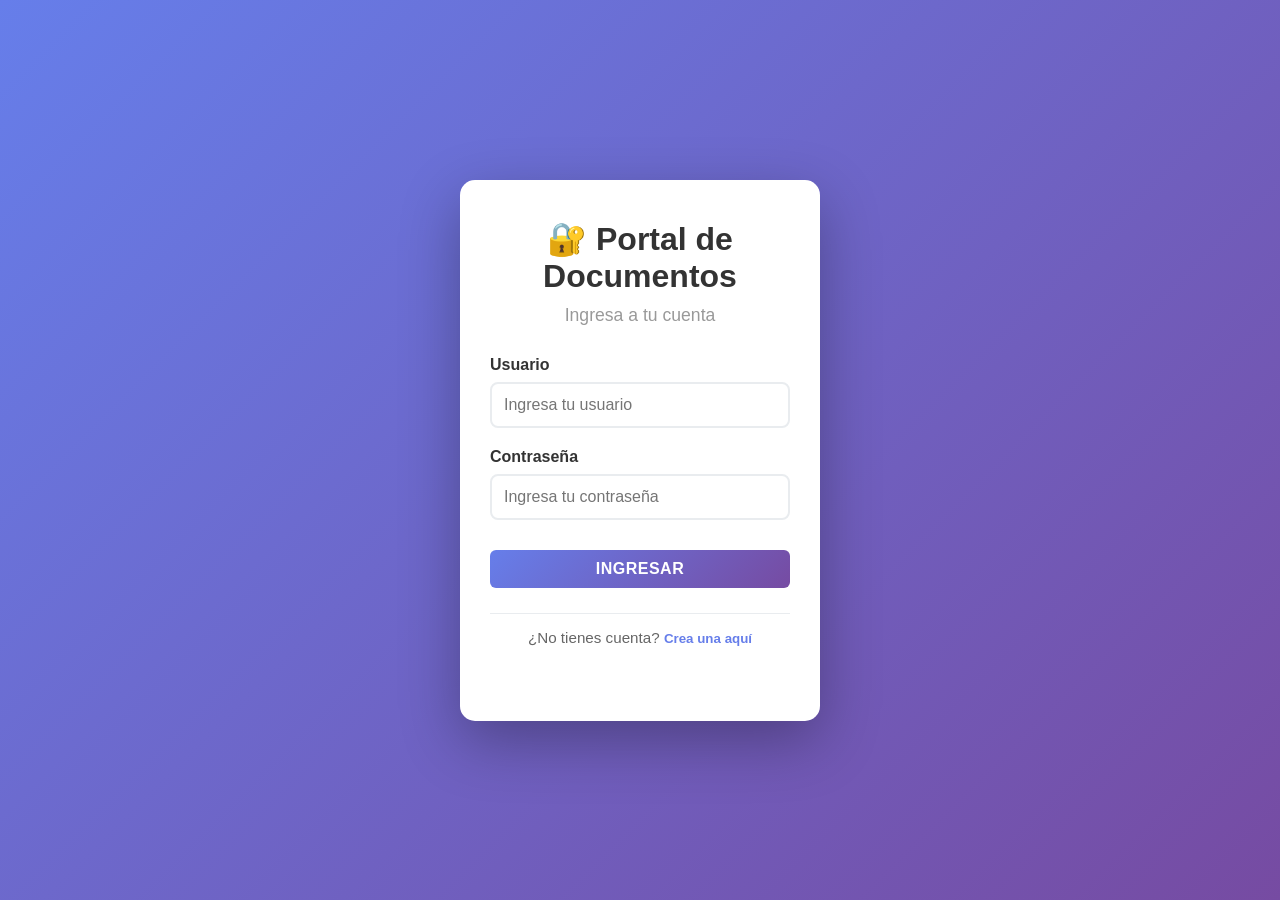
==== index.html @ 7ab6a9dd "first commit" ====
<!DOCTYPE html>
<html lang="es">
<head>
    <meta charset="UTF-8">
    <meta name="viewport" content="width=device-width, initial-scale=1.0">
    <title>Portal de Documentos - Durley</title>
    <link rel="stylesheet" href="styles.css">
</head>
<body>
    <!-- Pantalla de Login -->
    <div id="loginScreen" class="login-screen">
        <div class="login-container">
            <div class="login-card">
                <!-- Formulario de Login -->
                <div id="loginFormContainer" class="form-container">
                    <h1>🔐 Portal de Documentos</h1>
                    <p class="login-subtitle">Ingresa a tu cuenta</p>
                    
                    <form id="loginForm" class="login-form">
                        <div class="form-group">
                            <label for="username">Usuario</label>
                            <input 
                                type="text" 
                                id="username" 
                                placeholder="Ingresa tu usuario"
                                required
                            >
                        </div>
                        
                        <div class="form-group">
                            <label for="password">Contraseña</label>
                            <input 
                                type="password" 
                                id="password" 
                                placeholder="Ingresa tu contraseña"
                                required
                            >
                        </div>
                        
                        <button type="submit" class="btn btn-primary btn-block">Ingresar</button>
                    </form>
                    
                    <div id="loginMessage" class="login-message hidden"></div>
                    
                    <div class="login-footer">
                        <p>¿No tienes cuenta? <button type="button" id="toggleRegister" class="link-btn">Crea una aquí</button></p>
                    </div>
                </div>

                <!-- Formulario de Registro -->
                <div id="registerFormContainer" class="form-container hidden">
                    <h1>📝 Crear Cuenta</h1>
                    <p class="login-subtitle">Regístrate para comenzar</p>
                    
                    <form id="registerForm" class="login-form">
                        <div class="form-group">
                            <label for="regUsername">Usuario</label>
                            <input 
                                type="text" 
                                id="regUsername" 
                                placeholder="Elige un nombre de usuario"
                                required
                            >
                        </div>
                        
                        <div class="form-group">
                            <label for="regPassword">Contraseña</label>
                            <input 
                                type="password" 
                                id="regPassword" 
                                placeholder="Crea una contraseña segura"
                                required
                            >
                        </div>
                        
                        <div class="form-group">
                            <label for="regPassword2">Confirmar Contraseña</label>
                            <input 
                                type="password" 
                                id="regPassword2" 
                                placeholder="Repite tu contraseña"
                                required
                            >
                        </div>
                        
                        <button type="submit" class="btn btn-primary btn-block">Criar Cuenta</button>
                    </form>
                    
                    <div id="registerMessage" class="login-message hidden"></div>
                    
                    <div class="login-footer">
                        <p>¿Ya tienes cuenta? <button type="button" id="toggleLogin" class="link-btn">Inicia sesión</button></p>
                    </div>
                </div>
            </div>
        </div>
    </div>

    <!-- Contenido Principal (oculto hasta login) -->
    <div id="mainContent" class="main-content hidden">
        <div class="container">
            <!-- Encabezado -->
            <header class="header">
                <div class="header-top">
                    <div>
                        <h1>📁 Portal de Documentos</h1>
                        <p class="subtitle">Sube y gestiona tus archivos de forma segura</p>
                    </div>
                    <button id="logoutBtn" class="btn btn-secondary">🚪 Cerrar Sesión</button>
                </div>
            </header>

        <!-- Sección de Carga -->
        <section class="upload-section">
            <h2>Subir Documento</h2>
            
            <div class="upload-area" id="uploadArea">
                <svg class="cloud-icon" viewBox="0 0 24 24" fill="none" stroke="currentColor" stroke-width="2">
                    <path d="M19 21H5a2 2 0 0 1-2-2V5a2 2 0 0 1 2-2h11l5 5v11a2 2 0 0 1-2 2z"></path>
                    <polyline points="17 21 17 13 7 13 7 21"></polyline>
                    <polyline points="7 5 7 13 17 13 17 5"></polyline>
                </svg>
                <h3>Arrastra archivos aquí</h3>
                <p>o haz clic para seleccionar</p>
                <input 
                    type="file" 
                    id="fileInput" 
                    multiple 
                    accept=".pdf,.doc,.docx,.xls,.xlsx,.ppt,.pptx,.txt,.jpg,.jpeg,.png,.zip"
                    style="display: none;"
                >
            </div>

            <!-- Información de archivo seleccionado -->
            <div id="fileInfo" class="file-info hidden">
                <p>Archivo seleccionado: <strong id="fileName"></strong></p>
                <button id="uploadBtn" class="btn btn-primary">Subir Documento</button>
                <button id="cancelBtn" class="btn btn-secondary">Cancelar</button>
            </div>

            <!-- Mensaje de estado -->
            <div id="statusMessage" class="status-message hidden"></div>
        </section>

        <!-- Sección de Historial -->
        <section class="history-section">
            <div class="history-header">
                <h2>Historial de Documentos</h2>
                <span class="doc-count" id="docCount">0 documentos</span>
            </div>

            <!-- Lista de documentos -->
            <div id="documentList" class="document-list">
                <p class="empty-message">No hay documentos cargados aún. ¡Sube tu primer documento!</p>
            </div>
        </section>
        </div>
    </div>

    <!-- Modal de confirmación de eliminación -->
    <div id="deleteModal" class="modal hidden">
        <div class="modal-content">
            <h3>Confirmar eliminación</h3>
            <p>¿Estás seguro de que deseas eliminar este documento?</p>
            <p class="file-to-delete" id="fileToDelete"></p>
            <div class="modal-buttons">
                <button id="confirmDelete" class="btn btn-danger">Eliminar</button>
                <button id="cancelDelete" class="btn btn-secondary">Cancelar</button>
            </div>
        </div>
    </div>

    <script src="script.js"></script>
</body>
</html>
---- styles.css ----
/* ================================
   ESTILOS GENERALES
   ================================ */

* {
    margin: 0;
    padding: 0;
    box-sizing: border-box;
}

body {
    font-family: 'Segoe UI', Tahoma, Geneva, Verdana, sans-serif;
    background: linear-gradient(135deg, #667eea 0%, #764ba2 100%);
    min-height: 100vh;
    padding: 40px 20px;
    color: #333;
}

.hidden {
    display: none !important;
}

/* ================================
   PANTALLA DE LOGIN
   ================================ */

.login-screen {
    position: fixed;
    top: 0;
    left: 0;
    right: 0;
    bottom: 0;
    background: linear-gradient(135deg, #667eea 0%, #764ba2 100%);
    display: flex;
    justify-content: center;
    align-items: center;
    z-index: 2000;
    animation: fadeIn 0.5s ease;
}

.login-screen.hidden {
    display: none;
}

.login-container {
    width: 100%;
    max-width: 400px;
    padding: 20px;
}

.login-card {
    background: white;
    border-radius: 15px;
    padding: 40px 30px;
    box-shadow: 0 20px 60px rgba(0, 0, 0, 0.3);
    text-align: center;
}

.form-container {
    animation: fadeIn 0.3s ease;
}

.form-container.hidden {
    display: none;
}

.login-card h1 {
    font-size: 2em;
    margin-bottom: 10px;
    color: #333;
}

.login-subtitle {
    color: #999;
    font-size: 1.1em;
    margin-bottom: 30px;
}

.login-form {
    margin-bottom: 25px;
}

.form-group {
    margin-bottom: 20px;
    text-align: left;
}

.form-group label {
    display: block;
    margin-bottom: 8px;
    font-weight: 600;
    color: #333;
}

.form-group input {
    width: 100%;
    padding: 12px;
    border: 2px solid #e9ecef;
    border-radius: 8px;
    font-size: 1em;
    transition: all 0.3s ease;
}

.form-group input:focus {
    outline: none;
    border-color: #667eea;
    box-shadow: 0 0 0 3px rgba(102, 126, 234, 0.1);
}

.btn-block {
    width: 100%;
    text-transform: uppercase;
    font-size: 1.05em;
    padding: 12px;
    margin-top: 10px;
}

.login-message {
    padding: 12px;
    border-radius: 8px;
    margin-bottom: 20px;
    display: block;
}

.login-message.hidden {
    display: none;
}

.login-message.error {
    background: #f8d7da;
    color: #721c24;
    border: 1px solid #f5c6cb;
}

.login-message.success {
    background: #d4edda;
    color: #155724;
    border: 1px solid #c3e6cb;
}

.login-info {
    background: #f8f9fa;
    border: 1px solid #e9ecef;
    border-radius: 8px;
    padding: 15px;
    text-align: left;
    font-size: 0.9em;
}

.login-info p {
    margin: 5px 0;
    color: #666;
}

.login-info code {
    background: #e9ecef;
    padding: 2px 6px;
    border-radius: 4px;
    font-family: 'Courier New', monospace;
    color: #333;
    font-weight: 600;
}

.login-footer {
    margin: 20px 0;
    padding: 15px 0;
    border-top: 1px solid #e9ecef;
}

.login-footer p {
    color: #666;
    font-size: 0.95em;
}

.link-btn {
    background: none;
    border: none;
    color: #667eea;
    font-weight: 600;
    cursor: pointer;
    padding: 0;
    text-decoration: none;
    transition: all 0.3s ease;
}

.link-btn:hover {
    color: #764ba2;
    text-decoration: underline;
}

/* ================================
   CONTENIDO PRINCIPAL
   ================================ */

.main-content {
    animation: fadeIn 0.5s ease;
}

.main-content.hidden {
    display: none;
}

.container {
    max-width: 900px;
    margin: 0 auto;
    background: white;
    border-radius: 12px;
    box-shadow: 0 20px 60px rgba(0, 0, 0, 0.3);
    overflow: hidden;
}

/* ================================
   ENCABEZADO
   ================================ */

.header {
    background: linear-gradient(135deg, #667eea 0%, #764ba2 100%);
    color: white;
    padding: 40px 30px;
}

.header-top {
    display: flex;
    justify-content: space-between;
    align-items: flex-start;
    gap: 20px;
}

.header h1 {
    font-size: 2.5em;
    margin-bottom: 10px;
    font-weight: 700;
    letter-spacing: -0.5px;
}

.header .subtitle {
    font-size: 1.1em;
    opacity: 0.95;
    font-weight: 300;
}

/* ================================
   SECCIÓN DE CARGA
   ================================ */

.upload-section {
    padding: 40px 30px;
    border-bottom: 1px solid #f0f0f0;
}

.upload-section h2 {
    font-size: 1.6em;
    margin-bottom: 25px;
    color: #333;
}

/* Área de carga (drag & drop) */
.upload-area {
    border: 2px dashed #667eea;
    border-radius: 10px;
    padding: 40px;
    text-align: center;
    cursor: pointer;
    background: linear-gradient(to bottom, #f8f9ff, #ffffff);
    transition: all 0.3s ease;
    position: relative;
}

.upload-area:hover {
    background: linear-gradient(to bottom, #f0f2ff, #ffffff);
    border-color: #764ba2;
    box-shadow: 0 10px 30px rgba(102, 126, 234, 0.1);
}

.upload-area.drag-over {
    background: linear-gradient(to bottom, #e8ebff, #ffffff);
    border-color: #764ba2;
    box-shadow: 0 15px 40px rgba(102, 126, 234, 0.2);
    transform: scale(1.02);
}

.cloud-icon {
    width: 60px;
    height: 60px;
    color: #667eea;
    margin-bottom: 15px;
    opacity: 0.9;
}

.upload-area h3 {
    font-size: 1.4em;
    color: #333;
    margin-bottom: 5px;
}

.upload-area p {
    color: #999;
    font-size: 0.95em;
}

/* Información del archivo seleccionado */
.file-info {
    margin-top: 20px;
    padding: 15px 20px;
    background: #f8f9ff;
    border-radius: 8px;
    display: flex;
    align-items: center;
    justify-content: space-between;
    gap: 15px;
    animation: slideDown 0.3s ease;
}

.file-info.hidden {
    display: none;
}

.file-info p {
    flex: 1;
    color: #333;
}

@keyframes slideDown {
    from {
        opacity: 0;
        transform: translateY(-10px);
    }
    to {
        opacity: 1;
        transform: translateY(0);
    }
}

/* Mensaje de estado */
.status-message {
    margin-top: 15px;
    padding: 15px;
    border-radius: 8px;
    display: flex;
    align-items: center;
    gap: 10px;
    animation: slideDown 0.3s ease;
}

.status-message.hidden {
    display: none;
}

.status-message.success {
    background: #d4edda;
    color: #155724;
    border: 1px solid #c3e6cb;
}

.status-message.error {
    background: #f8d7da;
    color: #721c24;
    border: 1px solid #f5c6cb;
}

.status-message.info {
    background: #d1ecf1;
    color: #0c5460;
    border: 1px solid #bee5eb;
}

/* ================================
   BOTONES
   ================================ */

.btn {
    padding: 10px 20px;
    border: none;
    border-radius: 6px;
    font-size: 1em;
    cursor: pointer;
    transition: all 0.3s ease;
    font-weight: 600;
    text-transform: uppercase;
    letter-spacing: 0.5px;
}

.btn-primary {
    background: linear-gradient(135deg, #667eea 0%, #764ba2 100%);
    color: white;
}

.btn-primary:hover {
    transform: translateY(-2px);
    box-shadow: 0 10px 20px rgba(102, 126, 234, 0.3);
}

.btn-secondary {
    background: #e9ecef;
    color: #495057;
}

.btn-secondary:hover {
    background: #dee2e6;
}

.btn-danger {
    background: #dc3545;
    color: white;
}

.btn-danger:hover {
    background: #c82333;
    transform: translateY(-2px);
    box-shadow: 0 10px 20px rgba(220, 53, 69, 0.3);
}

.btn-sm {
    padding: 6px 12px;
    font-size: 0.85em;
}

/* ================================
   SECCIÓN DE HISTORIAL
   ================================ */

.history-section {
    padding: 40px 30px;
}

.history-header {
    display: flex;
    justify-content: space-between;
    align-items: center;
    margin-bottom: 25px;
}

.history-header h2 {
    font-size: 1.6em;
    color: #333;
}

.doc-count {
    background: #667eea;
    color: white;
    padding: 5px 12px;
    border-radius: 20px;
    font-size: 0.9em;
    font-weight: 600;
}

/* Lista de documentos */
.document-list {
    display: grid;
    grid-template-columns: repeat(auto-fill, minmax(300px, 1fr));
    gap: 20px;
}

.document-item {
    background: #f8f9fa;
    border: 1px solid #e9ecef;
    border-radius: 10px;
    padding: 20px;
    transition: all 0.3s ease;
    animation: fadeIn 0.3s ease;
}

.document-item:hover {
    box-shadow: 0 10px 30px rgba(0, 0, 0, 0.1);
    transform: translateY(-5px);
    border-color: #667eea;
}

@keyframes fadeIn {
    from {
        opacity: 0;
        transform: translateY(10px);
    }
    to {
        opacity: 1;
        transform: translateY(0);
    }
}

.doc-icon {
    font-size: 2.5em;
    margin-bottom: 10px;
}

.doc-name {
    font-weight: 600;
    color: #333;
    margin-bottom: 8px;
    word-break: break-word;
    font-size: 0.95em;
}

.doc-meta {
    display: flex;
    flex-direction: column;
    gap: 5px;
    margin-bottom: 15px;
    font-size: 0.85em;
    color: #666;
}

.doc-meta-item {
    display: flex;
    align-items: center;
    gap: 8px;
}

.doc-buttons {
    display: flex;
    gap: 10px;
}

.delete-btn {
    flex: 1;
}

.empty-message {
    text-align: center;
    color: #999;
    padding: 40px 20px;
    font-size: 1.1em;
}

/* ================================
   MODAL
   ================================ */

.modal {
    position: fixed;
    top: 0;
    left: 0;
    right: 0;
    bottom: 0;
    background: rgba(0, 0, 0, 0.6);
    display: flex;
    justify-content: center;
    align-items: center;
    z-index: 1000;
    animation: fadeIn 0.3s ease;
}

.modal.hidden {
    display: none;
}

.modal-content {
    background: white;
    border-radius: 12px;
    padding: 30px;
    max-width: 400px;
    text-align: center;
    box-shadow: 0 20px 60px rgba(0, 0, 0, 0.3);
}

.modal-content h3 {
    font-size: 1.4em;
    margin-bottom: 15px;
    color: #333;
}

.modal-content p {
    color: #666;
    margin-bottom: 10px;
}

.file-to-delete {
    font-weight: 600;
    color: #dc3545;
    margin: 15px 0;
    word-break: break-word;
}

.modal-buttons {
    display: flex;
    gap: 10px;
    margin-top: 25px;
}

.modal-buttons .btn {
    flex: 1;
}

/* ================================
   RESPONSIVO
   ================================ */

@media (max-width: 768px) {
    .header h1 {
        font-size: 1.8em;
    }

    .header-top {
        flex-direction: column;
        align-items: stretch;
    }

    .header-top .btn {
        align-self: flex-start;
    }

    .upload-section,
    .history-section {
        padding: 25px 20px;
    }

    .upload-area {
        padding: 30px;
    }

    .file-info {
        flex-direction: column;
        align-items: stretch;
    }

    .file-info p {
        order: -1;
    }

    .document-list {
        grid-template-columns: 1fr;
    }

    .history-header {
        flex-direction: column;
        align-items: flex-start;
        gap: 10px;
    }

    .btn {
        padding: 8px 16px;
        font-size: 0.9em;
    }

    .login-card {
        padding: 30px 20px;
    }

    .login-card h1 {
        font-size: 1.5em;
    }
}

@media (max-width: 480px) {
    body {
        padding: 20px 10px;
    }

    .container {
        border-radius: 8px;
    }

    .header {
        padding: 20px 15px;
    }

    .header h1 {
        font-size: 1.4em;
    }

    .header-top {
        gap: 10px;
    }

    .upload-area {
        padding: 20px;
    }

    .cloud-icon {
        width: 45px;
        height: 45px;
    }

    .modal-content {
        padding: 20px;
        margin: 20px;
    }

    .login-container {
        padding: 10px;
    }

    .login-card {
        padding: 25px 15px;
    }
}
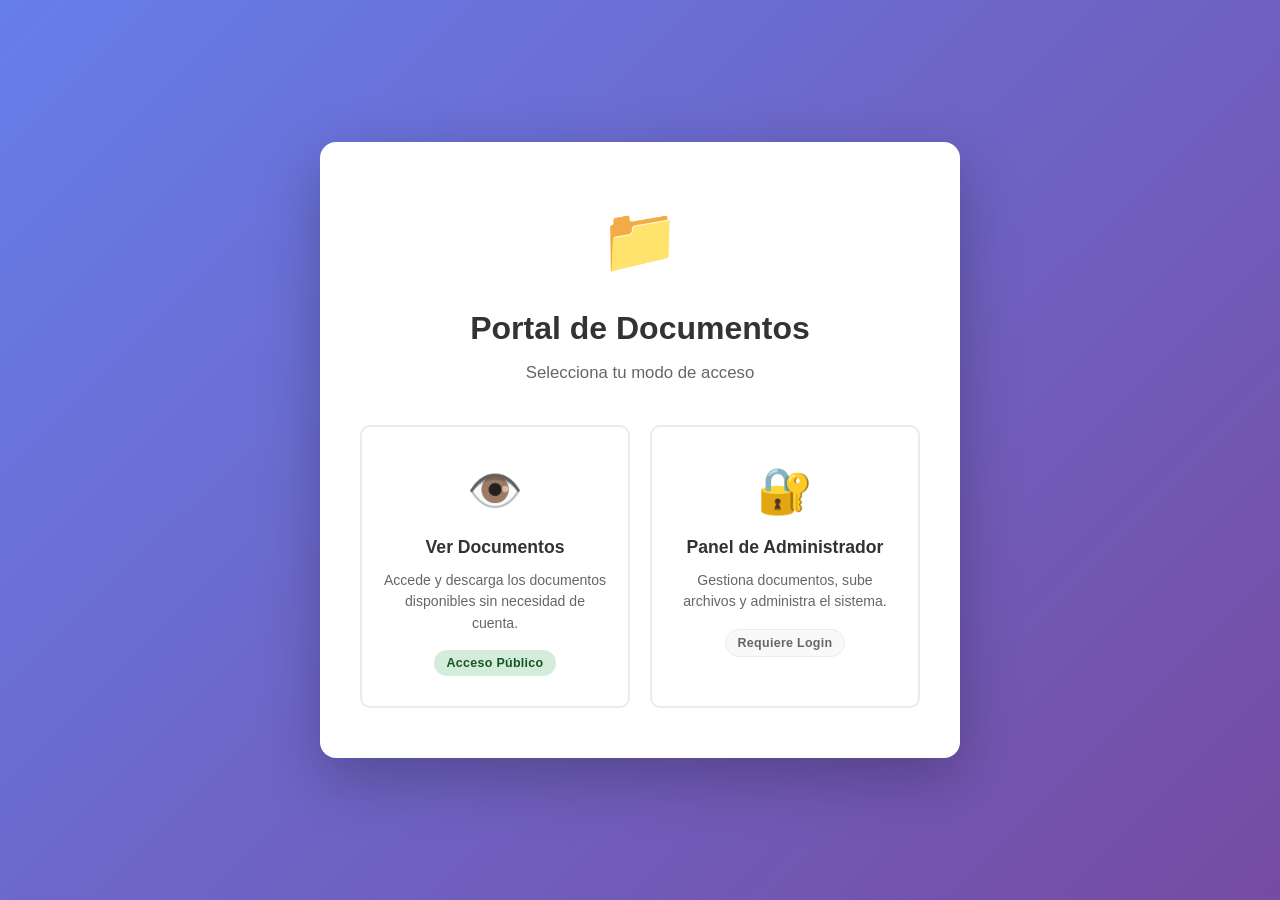
==== commit 269faa5e: "refactor: separar vistas de admin y usuario, modularizar JS - Añade index.html como landing page con" ====
--- a/index.html
+++ b/index.html
@@ -1,175 +1,36 @@
 <!DOCTYPE html>
 <html lang="es">
 <head>
-    <meta charset="UTF-8">
-    <meta name="viewport" content="width=device-width, initial-scale=1.0">
-    <title>Portal de Documentos - Durley</title>
-    <link rel="stylesheet" href="styles.css">
+  <meta charset="UTF-8">
+  <meta name="viewport" content="width=device-width, initial-scale=1.0">
+  <title>Portal de Documentos - Durley</title>
+  <link rel="stylesheet" href="styles.css">
 </head>
-<body>
-    <!-- Pantalla de Login -->
-    <div id="loginScreen" class="login-screen">
-        <div class="login-container">
-            <div class="login-card">
-                <!-- Formulario de Login -->
-                <div id="loginFormContainer" class="form-container">
-                    <h1>🔐 Portal de Documentos</h1>
-                    <p class="login-subtitle">Ingresa a tu cuenta</p>
-                    
-                    <form id="loginForm" class="login-form">
-                        <div class="form-group">
-                            <label for="username">Usuario</label>
-                            <input 
-                                type="text" 
-                                id="username" 
-                                placeholder="Ingresa tu usuario"
-                                required
-                            >
-                        </div>
-                        
-                        <div class="form-group">
-                            <label for="password">Contraseña</label>
-                            <input 
-                                type="password" 
-                                id="password" 
-                                placeholder="Ingresa tu contraseña"
-                                required
-                            >
-                        </div>
-                        
-                        <button type="submit" class="btn btn-primary btn-block">Ingresar</button>
-                    </form>
-                    
-                    <div id="loginMessage" class="login-message hidden"></div>
-                    
-                    <div class="login-footer">
-                        <p>¿No tienes cuenta? <button type="button" id="toggleRegister" class="link-btn">Crea una aquí</button></p>
-                    </div>
-                </div>
+<body class="landing-body">
 
-                <!-- Formulario de Registro -->
-                <div id="registerFormContainer" class="form-container hidden">
-                    <h1>📝 Crear Cuenta</h1>
-                    <p class="login-subtitle">Regístrate para comenzar</p>
-                    
-                    <form id="registerForm" class="login-form">
-                        <div class="form-group">
-                            <label for="regUsername">Usuario</label>
-                            <input 
-                                type="text" 
-                                id="regUsername" 
-                                placeholder="Elige un nombre de usuario"
-                                required
-                            >
-                        </div>
-                        
-                        <div class="form-group">
-                            <label for="regPassword">Contraseña</label>
-                            <input 
-                                type="password" 
-                                id="regPassword" 
-                                placeholder="Crea una contraseña segura"
-                                required
-                            >
-                        </div>
-                        
-                        <div class="form-group">
-                            <label for="regPassword2">Confirmar Contraseña</label>
-                            <input 
-                                type="password" 
-                                id="regPassword2" 
-                                placeholder="Repite tu contraseña"
-                                required
-                            >
-                        </div>
-                        
-                        <button type="submit" class="btn btn-primary btn-block">Criar Cuenta</button>
-                    </form>
-                    
-                    <div id="registerMessage" class="login-message hidden"></div>
-                    
-                    <div class="login-footer">
-                        <p>¿Ya tienes cuenta? <button type="button" id="toggleLogin" class="link-btn">Inicia sesión</button></p>
-                    </div>
-                </div>
-            </div>
-        </div>
+  <div class="landing-wrapper">
+    <div class="landing-card">
+      <div class="landing-logo">📁</div>
+      <h1 class="landing-title">Portal de Documentos</h1>
+      <p class="landing-subtitle">Selecciona tu modo de acceso</p>
+
+      <div class="landing-options">
+        <a href="user.html" class="option-card">
+          <div class="option-icon">👁️</div>
+          <h2>Ver Documentos</h2>
+          <p>Accede y descarga los documentos disponibles sin necesidad de cuenta.</p>
+          <span class="option-badge badge-public">Acceso Público</span>
+        </a>
+
+        <a href="admin.html" class="option-card">
+          <div class="option-icon">🔐</div>
+          <h2>Panel de Administrador</h2>
+          <p>Gestiona documentos, sube archivos y administra el sistema.</p>
+          <span class="option-badge badge-admin">Requiere Login</span>
+        </a>
+      </div>
     </div>
+  </div>
 
-    <!-- Contenido Principal (oculto hasta login) -->
-    <div id="mainContent" class="main-content hidden">
-        <div class="container">
-            <!-- Encabezado -->
-            <header class="header">
-                <div class="header-top">
-                    <div>
-                        <h1>📁 Portal de Documentos</h1>
-                        <p class="subtitle">Sube y gestiona tus archivos de forma segura</p>
-                    </div>
-                    <button id="logoutBtn" class="btn btn-secondary">🚪 Cerrar Sesión</button>
-                </div>
-            </header>
-
-        <!-- Sección de Carga -->
-        <section class="upload-section">
-            <h2>Subir Documento</h2>
-            
-            <div class="upload-area" id="uploadArea">
-                <svg class="cloud-icon" viewBox="0 0 24 24" fill="none" stroke="currentColor" stroke-width="2">
-                    <path d="M19 21H5a2 2 0 0 1-2-2V5a2 2 0 0 1 2-2h11l5 5v11a2 2 0 0 1-2 2z"></path>
-                    <polyline points="17 21 17 13 7 13 7 21"></polyline>
-                    <polyline points="7 5 7 13 17 13 17 5"></polyline>
-                </svg>
-                <h3>Arrastra archivos aquí</h3>
-                <p>o haz clic para seleccionar</p>
-                <input 
-                    type="file" 
-                    id="fileInput" 
-                    multiple 
-                    accept=".pdf,.doc,.docx,.xls,.xlsx,.ppt,.pptx,.txt,.jpg,.jpeg,.png,.zip"
-                    style="display: none;"
-                >
-            </div>
-
-            <!-- Información de archivo seleccionado -->
-            <div id="fileInfo" class="file-info hidden">
-                <p>Archivo seleccionado: <strong id="fileName"></strong></p>
-                <button id="uploadBtn" class="btn btn-primary">Subir Documento</button>
-                <button id="cancelBtn" class="btn btn-secondary">Cancelar</button>
-            </div>
-
-            <!-- Mensaje de estado -->
-            <div id="statusMessage" class="status-message hidden"></div>
-        </section>
-
-        <!-- Sección de Historial -->
-        <section class="history-section">
-            <div class="history-header">
-                <h2>Historial de Documentos</h2>
-                <span class="doc-count" id="docCount">0 documentos</span>
-            </div>
-
-            <!-- Lista de documentos -->
-            <div id="documentList" class="document-list">
-                <p class="empty-message">No hay documentos cargados aún. ¡Sube tu primer documento!</p>
-            </div>
-        </section>
-        </div>
-    </div>
-
-    <!-- Modal de confirmación de eliminación -->
-    <div id="deleteModal" class="modal hidden">
-        <div class="modal-content">
-            <h3>Confirmar eliminación</h3>
-            <p>¿Estás seguro de que deseas eliminar este documento?</p>
-            <p class="file-to-delete" id="fileToDelete"></p>
-            <div class="modal-buttons">
-                <button id="confirmDelete" class="btn btn-danger">Eliminar</button>
-                <button id="cancelDelete" class="btn btn-secondary">Cancelar</button>
-            </div>
-        </div>
-    </div>
-
-    <script src="script.js"></script>
 </body>
 </html>
--- a/styles.css
+++ b/styles.css
@@ -1,685 +1,902 @@
-/* ================================
-   ESTILOS GENERALES
-   ================================ */
-
-* {
-    margin: 0;
-    padding: 0;
-    box-sizing: border-box;
-}
+/* ================================================
+   PORTAL DE DOCUMENTOS — ESTILOS PRINCIPALES
+   ================================================ */
+
+/* ===== VARIABLES ===== */
+:root {
+  --primary:          #667eea;
+  --primary-dark:     #764ba2;
+  --primary-gradient: linear-gradient(135deg, #667eea 0%, #764ba2 100%);
+  --danger:           #dc3545;
+  --danger-dark:      #c82333;
+  --text:             #333333;
+  --text-muted:       #666666;
+  --text-light:       #999999;
+  --border:           #e9ecef;
+  --bg-light:         #f8f9fa;
+  --bg-page:          #f0f2f8;
+  --white:            #ffffff;
+  --shadow-sm:        0 2px 8px rgba(0,0,0,0.08);
+  --shadow:           0 4px 20px rgba(0,0,0,0.12);
+  --shadow-lg:        0 20px 60px rgba(0,0,0,0.25);
+  --radius-sm:        6px;
+  --radius:           10px;
+  --radius-lg:        16px;
+  --header-height:    120px;
+}
+
+/* ===== RESET & BASE ===== */
+*, *::before, *::after { margin: 0; padding: 0; box-sizing: border-box; }
 
 body {
-    font-family: 'Segoe UI', Tahoma, Geneva, Verdana, sans-serif;
-    background: linear-gradient(135deg, #667eea 0%, #764ba2 100%);
-    min-height: 100vh;
-    padding: 40px 20px;
-    color: #333;
-}
-
-.hidden {
-    display: none !important;
-}
-
-/* ================================
-   PANTALLA DE LOGIN
-   ================================ */
+  font-family: 'Segoe UI', Tahoma, Geneva, Verdana, sans-serif;
+  color: var(--text);
+  min-height: 100vh;
+  line-height: 1.5;
+}
+
+a { text-decoration: none; color: inherit; }
+
+.hidden { display: none !important; }
+
+
+/* ================================================
+   PÁGINA DE INICIO (LANDING)
+   ================================================ */
+
+.landing-body {
+  background: var(--primary-gradient);
+  display: flex;
+  align-items: center;
+  justify-content: center;
+  min-height: 100vh;
+  padding: 20px;
+}
+
+.landing-wrapper {
+  width: 100%;
+  max-width: 640px;
+}
+
+.landing-card {
+  background: var(--white);
+  border-radius: var(--radius-lg);
+  padding: 50px 40px;
+  text-align: center;
+  box-shadow: var(--shadow-lg);
+}
+
+.landing-logo {
+  font-size: 4em;
+  margin-bottom: 16px;
+}
+
+.landing-title {
+  font-size: 2em;
+  font-weight: 700;
+  color: var(--text);
+  margin-bottom: 8px;
+}
+
+.landing-subtitle {
+  color: var(--text-muted);
+  font-size: 1.05em;
+  margin-bottom: 40px;
+}
+
+.landing-options {
+  display: grid;
+  grid-template-columns: 1fr 1fr;
+  gap: 20px;
+}
+
+.option-card {
+  display: flex;
+  flex-direction: column;
+  align-items: center;
+  gap: 10px;
+  padding: 30px 20px;
+  border: 2px solid var(--border);
+  border-radius: var(--radius);
+  cursor: pointer;
+  transition: all 0.25s ease;
+  color: var(--text);
+}
+
+.option-card:hover {
+  border-color: var(--primary);
+  box-shadow: 0 8px 30px rgba(102,126,234,0.15);
+  transform: translateY(-4px);
+}
+
+.option-icon {
+  font-size: 2.8em;
+}
+
+.option-card h2 {
+  font-size: 1.1em;
+  font-weight: 700;
+  color: var(--text);
+}
+
+.option-card p {
+  font-size: 0.88em;
+  color: var(--text-muted);
+  text-align: center;
+  line-height: 1.5;
+}
+
+.option-badge {
+  margin-top: 6px;
+  padding: 4px 12px;
+  border-radius: 20px;
+  font-size: 0.78em;
+  font-weight: 600;
+  letter-spacing: 0.3px;
+}
+
+.badge-public {
+  background: #d4edda;
+  color: #155724;
+}
+
+.badge-admin {
+  background: #fff3cd;
+  color: #856404;
+}
+
+
+/* ================================================
+   LOGIN (ADMIN)
+   ================================================ */
+
+.admin-body { background: var(--bg-page); }
 
 .login-screen {
-    position: fixed;
-    top: 0;
-    left: 0;
-    right: 0;
-    bottom: 0;
-    background: linear-gradient(135deg, #667eea 0%, #764ba2 100%);
-    display: flex;
-    justify-content: center;
-    align-items: center;
-    z-index: 2000;
-    animation: fadeIn 0.5s ease;
-}
-
-.login-screen.hidden {
-    display: none;
-}
-
-.login-container {
-    width: 100%;
-    max-width: 400px;
-    padding: 20px;
+  position: fixed;
+  inset: 0;
+  background: var(--primary-gradient);
+  display: flex;
+  align-items: center;
+  justify-content: center;
+  z-index: 2000;
+  padding: 20px;
+}
+
+.login-wrapper {
+  width: 100%;
+  max-width: 400px;
 }
 
 .login-card {
-    background: white;
-    border-radius: 15px;
-    padding: 40px 30px;
-    box-shadow: 0 20px 60px rgba(0, 0, 0, 0.3);
-    text-align: center;
-}
-
-.form-container {
-    animation: fadeIn 0.3s ease;
-}
-
-.form-container.hidden {
-    display: none;
-}
-
-.login-card h1 {
-    font-size: 2em;
-    margin-bottom: 10px;
-    color: #333;
+  background: var(--white);
+  border-radius: var(--radius-lg);
+  padding: 40px 32px;
+  box-shadow: var(--shadow-lg);
+}
+
+.back-link {
+  display: inline-block;
+  margin-bottom: 24px;
+  font-size: 0.88em;
+  color: var(--text-muted);
+  transition: color 0.2s;
+}
+
+.back-link:hover { color: var(--primary); }
+
+.login-header {
+  text-align: center;
+  margin-bottom: 32px;
+}
+
+.login-logo {
+  font-size: 3em;
+  margin-bottom: 12px;
+}
+
+.login-header h1 {
+  font-size: 1.5em;
+  font-weight: 700;
+  margin-bottom: 6px;
 }
 
 .login-subtitle {
-    color: #999;
-    font-size: 1.1em;
-    margin-bottom: 30px;
-}
-
-.login-form {
-    margin-bottom: 25px;
-}
-
-.form-group {
-    margin-bottom: 20px;
-    text-align: left;
-}
+  color: var(--text-muted);
+  font-size: 0.95em;
+}
+
+.login-form { display: flex; flex-direction: column; gap: 16px; }
+
+.form-group { display: flex; flex-direction: column; gap: 6px; }
 
 .form-group label {
-    display: block;
-    margin-bottom: 8px;
-    font-weight: 600;
-    color: #333;
+  font-weight: 600;
+  font-size: 0.9em;
+  color: var(--text);
 }
 
 .form-group input {
-    width: 100%;
-    padding: 12px;
-    border: 2px solid #e9ecef;
-    border-radius: 8px;
-    font-size: 1em;
-    transition: all 0.3s ease;
+  width: 100%;
+  padding: 11px 14px;
+  border: 2px solid var(--border);
+  border-radius: var(--radius-sm);
+  font-size: 0.95em;
+  font-family: inherit;
+  color: var(--text);
+  transition: border-color 0.2s, box-shadow 0.2s;
 }
 
 .form-group input:focus {
-    outline: none;
-    border-color: #667eea;
-    box-shadow: 0 0 0 3px rgba(102, 126, 234, 0.1);
-}
-
-.btn-block {
-    width: 100%;
-    text-transform: uppercase;
-    font-size: 1.05em;
-    padding: 12px;
-    margin-top: 10px;
-}
-
-.login-message {
-    padding: 12px;
-    border-radius: 8px;
-    margin-bottom: 20px;
-    display: block;
-}
-
-.login-message.hidden {
-    display: none;
-}
-
-.login-message.error {
-    background: #f8d7da;
-    color: #721c24;
-    border: 1px solid #f5c6cb;
-}
-
-.login-message.success {
-    background: #d4edda;
-    color: #155724;
-    border: 1px solid #c3e6cb;
-}
-
-.login-info {
-    background: #f8f9fa;
-    border: 1px solid #e9ecef;
-    border-radius: 8px;
-    padding: 15px;
-    text-align: left;
-    font-size: 0.9em;
-}
-
-.login-info p {
-    margin: 5px 0;
-    color: #666;
-}
-
-.login-info code {
-    background: #e9ecef;
-    padding: 2px 6px;
-    border-radius: 4px;
-    font-family: 'Courier New', monospace;
-    color: #333;
-    font-weight: 600;
-}
-
-.login-footer {
-    margin: 20px 0;
-    padding: 15px 0;
-    border-top: 1px solid #e9ecef;
-}
-
-.login-footer p {
-    color: #666;
-    font-size: 0.95em;
-}
-
-.link-btn {
-    background: none;
-    border: none;
-    color: #667eea;
-    font-weight: 600;
-    cursor: pointer;
-    padding: 0;
-    text-decoration: none;
-    transition: all 0.3s ease;
-}
-
-.link-btn:hover {
-    color: #764ba2;
-    text-decoration: underline;
-}
-
-/* ================================
-   CONTENIDO PRINCIPAL
-   ================================ */
-
-.main-content {
-    animation: fadeIn 0.5s ease;
-}
-
-.main-content.hidden {
-    display: none;
-}
-
-.container {
-    max-width: 900px;
-    margin: 0 auto;
-    background: white;
-    border-radius: 12px;
-    box-shadow: 0 20px 60px rgba(0, 0, 0, 0.3);
-    overflow: hidden;
-}
-
-/* ================================
-   ENCABEZADO
-   ================================ */
-
-.header {
-    background: linear-gradient(135deg, #667eea 0%, #764ba2 100%);
-    color: white;
-    padding: 40px 30px;
-}
-
-.header-top {
-    display: flex;
-    justify-content: space-between;
-    align-items: flex-start;
-    gap: 20px;
-}
-
-.header h1 {
-    font-size: 2.5em;
-    margin-bottom: 10px;
-    font-weight: 700;
-    letter-spacing: -0.5px;
-}
-
-.header .subtitle {
-    font-size: 1.1em;
-    opacity: 0.95;
-    font-weight: 300;
-}
-
-/* ================================
-   SECCIÓN DE CARGA
-   ================================ */
-
-.upload-section {
-    padding: 40px 30px;
-    border-bottom: 1px solid #f0f0f0;
-}
-
-.upload-section h2 {
-    font-size: 1.6em;
-    margin-bottom: 25px;
-    color: #333;
-}
-
-/* Área de carga (drag & drop) */
+  outline: none;
+  border-color: var(--primary);
+  box-shadow: 0 0 0 3px rgba(102,126,234,0.15);
+}
+
+.login-hint {
+  margin-top: 20px;
+  padding: 12px;
+  background: var(--bg-light);
+  border-radius: var(--radius-sm);
+  text-align: center;
+  color: var(--text-muted);
+}
+
+.login-hint code {
+  background: var(--border);
+  padding: 1px 6px;
+  border-radius: 4px;
+  font-family: 'Courier New', monospace;
+  font-size: 0.9em;
+  color: var(--text);
+}
+
+
+/* ================================================
+   PANEL DE ADMINISTRACIÓN
+   ================================================ */
+
+.admin-layout {
+  display: flex;
+  flex-direction: column;
+  min-height: 100vh;
+  background: var(--bg-page);
+}
+
+/* Header del panel */
+.admin-header {
+  background: var(--primary-gradient);
+  color: white;
+  position: sticky;
+  top: 0;
+  z-index: 100;
+  box-shadow: 0 2px 12px rgba(102,126,234,0.3);
+}
+
+.admin-header-inner {
+  display: flex;
+  align-items: center;
+  justify-content: space-between;
+  gap: 16px;
+  padding: 18px 32px;
+  flex-wrap: wrap;
+}
+
+.header-brand {
+  display: flex;
+  align-items: center;
+  gap: 14px;
+}
+
+.header-logo { font-size: 2em; }
+
+.header-brand h1 {
+  font-size: 1.4em;
+  font-weight: 700;
+  color: white;
+}
+
+.header-subtitle {
+  font-size: 0.82em;
+  opacity: 0.85;
+  color: white;
+}
+
+.header-actions {
+  display: flex;
+  align-items: center;
+  gap: 10px;
+  flex-wrap: wrap;
+}
+
+.user-badge {
+  background: rgba(255,255,255,0.2);
+  padding: 6px 14px;
+  border-radius: 20px;
+  font-size: 0.88em;
+  color: white;
+  font-weight: 600;
+}
+
+/* Tabs de navegación */
+.admin-tabs {
+  display: flex;
+  gap: 4px;
+  padding: 0 32px;
+  border-top: 1px solid rgba(255,255,255,0.15);
+}
+
+.tab-btn {
+  padding: 12px 20px;
+  background: transparent;
+  border: none;
+  border-bottom: 3px solid transparent;
+  color: rgba(255,255,255,0.75);
+  font-size: 0.9em;
+  font-weight: 600;
+  font-family: inherit;
+  cursor: pointer;
+  transition: all 0.2s;
+  white-space: nowrap;
+}
+
+.tab-btn:hover { color: white; }
+
+.tab-btn.active {
+  color: white;
+  border-bottom-color: white;
+}
+
+/* Contenido principal */
+.admin-main {
+  flex: 1;
+  padding: 32px;
+  max-width: 960px;
+  width: 100%;
+  margin: 0 auto;
+}
+
+/* Panel de pestaña */
+.tab-panel { animation: fadeUp 0.2s ease; }
+
+.panel-header {
+  display: flex;
+  align-items: center;
+  justify-content: space-between;
+  margin-bottom: 24px;
+  flex-wrap: wrap;
+  gap: 10px;
+}
+
+.panel-header h2 {
+  font-size: 1.4em;
+  color: var(--text);
+}
+
+
+/* ================================================
+   VISTA PÚBLICA (USER)
+   ================================================ */
+
+.user-body { background: var(--bg-page); }
+
+.user-header {
+  background: var(--primary-gradient);
+  color: white;
+  box-shadow: 0 2px 12px rgba(102,126,234,0.3);
+}
+
+.user-header-inner {
+  display: flex;
+  align-items: center;
+  justify-content: space-between;
+  gap: 16px;
+  padding: 20px 32px;
+  max-width: 960px;
+  margin: 0 auto;
+  flex-wrap: wrap;
+}
+
+.user-main {
+  max-width: 960px;
+  margin: 32px auto;
+  padding: 0 32px;
+}
+
+
+/* ================================================
+   LISTA DE DOCUMENTOS
+   ================================================ */
+
+.document-list {
+  display: flex;
+  flex-direction: column;
+  gap: 12px;
+}
+
+.document-card {
+  display: flex;
+  align-items: center;
+  gap: 16px;
+  background: var(--white);
+  border: 1px solid var(--border);
+  border-radius: var(--radius);
+  padding: 18px 20px;
+  transition: all 0.2s ease;
+  animation: fadeUp 0.25s ease;
+}
+
+.document-card:hover {
+  border-color: var(--primary);
+  box-shadow: var(--shadow);
+  transform: translateY(-2px);
+}
+
+.doc-icon { font-size: 2.2em; flex-shrink: 0; }
+
+.doc-info { flex: 1; min-width: 0; }
+
+.doc-name {
+  font-weight: 600;
+  color: var(--text);
+  font-size: 0.95em;
+  white-space: nowrap;
+  overflow: hidden;
+  text-overflow: ellipsis;
+  margin-bottom: 4px;
+}
+
+.doc-meta {
+  display: flex;
+  flex-wrap: wrap;
+  gap: 14px;
+  font-size: 0.82em;
+  color: var(--text-muted);
+}
+
+.doc-actions {
+  display: flex;
+  gap: 8px;
+  flex-shrink: 0;
+}
+
+.empty-message {
+  text-align: center;
+  color: var(--text-light);
+  padding: 60px 20px;
+  font-size: 1em;
+  background: var(--white);
+  border-radius: var(--radius);
+  border: 1px dashed var(--border);
+}
+
+.doc-count {
+  background: var(--primary);
+  color: white;
+  padding: 4px 14px;
+  border-radius: 20px;
+  font-size: 0.85em;
+  font-weight: 600;
+}
+
+
+/* ================================================
+   ÁREA DE CARGA
+   ================================================ */
+
 .upload-area {
-    border: 2px dashed #667eea;
-    border-radius: 10px;
-    padding: 40px;
-    text-align: center;
-    cursor: pointer;
-    background: linear-gradient(to bottom, #f8f9ff, #ffffff);
-    transition: all 0.3s ease;
-    position: relative;
+  border: 2px dashed var(--primary);
+  border-radius: var(--radius);
+  padding: 50px 30px;
+  text-align: center;
+  cursor: pointer;
+  background: linear-gradient(to bottom, #f8f9ff, var(--white));
+  transition: all 0.25s ease;
+  margin-bottom: 16px;
 }
 
 .upload-area:hover {
-    background: linear-gradient(to bottom, #f0f2ff, #ffffff);
-    border-color: #764ba2;
-    box-shadow: 0 10px 30px rgba(102, 126, 234, 0.1);
+  border-color: var(--primary-dark);
+  background: linear-gradient(to bottom, #f0f2ff, var(--white));
+  box-shadow: 0 8px 30px rgba(102,126,234,0.1);
 }
 
 .upload-area.drag-over {
-    background: linear-gradient(to bottom, #e8ebff, #ffffff);
-    border-color: #764ba2;
-    box-shadow: 0 15px 40px rgba(102, 126, 234, 0.2);
-    transform: scale(1.02);
-}
-
-.cloud-icon {
-    width: 60px;
-    height: 60px;
-    color: #667eea;
-    margin-bottom: 15px;
-    opacity: 0.9;
+  border-color: var(--primary-dark);
+  background: linear-gradient(to bottom, #e8ebff, var(--white));
+  transform: scale(1.01);
+  box-shadow: 0 12px 40px rgba(102,126,234,0.15);
+}
+
+.upload-svg {
+  width: 56px;
+  height: 56px;
+  color: var(--primary);
+  margin-bottom: 16px;
+  opacity: 0.9;
 }
 
 .upload-area h3 {
-    font-size: 1.4em;
-    color: #333;
-    margin-bottom: 5px;
-}
-
-.upload-area p {
-    color: #999;
-    font-size: 0.95em;
-}
-
-/* Información del archivo seleccionado */
-.file-info {
-    margin-top: 20px;
-    padding: 15px 20px;
-    background: #f8f9ff;
-    border-radius: 8px;
-    display: flex;
-    align-items: center;
-    justify-content: space-between;
-    gap: 15px;
-    animation: slideDown 0.3s ease;
-}
-
-.file-info.hidden {
-    display: none;
-}
-
-.file-info p {
-    flex: 1;
-    color: #333;
-}
-
-@keyframes slideDown {
-    from {
-        opacity: 0;
-        transform: translateY(-10px);
-    }
-    to {
-        opacity: 1;
-        transform: translateY(0);
-    }
-}
-
-/* Mensaje de estado */
+  font-size: 1.2em;
+  color: var(--text);
+  margin-bottom: 6px;
+}
+
+.upload-area > p {
+  color: var(--text-muted);
+  font-size: 0.9em;
+}
+
+.upload-hint {
+  margin-top: 10px;
+  font-size: 0.8em !important;
+  color: var(--text-light) !important;
+}
+
+/* Vista previa del archivo seleccionado */
+.file-preview {
+  display: flex;
+  align-items: center;
+  justify-content: space-between;
+  gap: 16px;
+  background: var(--bg-light);
+  border: 1px solid var(--border);
+  border-radius: var(--radius);
+  padding: 16px 20px;
+  margin-bottom: 12px;
+  animation: fadeUp 0.2s ease;
+  flex-wrap: wrap;
+}
+
+.file-preview-info {
+  display: flex;
+  align-items: center;
+  gap: 12px;
+  flex: 1;
+}
+
+.file-icon-sm { font-size: 1.8em; }
+
+.file-preview-name {
+  font-weight: 600;
+  color: var(--text);
+  font-size: 0.95em;
+  word-break: break-word;
+}
+
+.file-preview-size {
+  font-size: 0.82em;
+  color: var(--text-muted);
+  margin-top: 2px;
+}
+
+.file-preview-actions { display: flex; gap: 10px; flex-shrink: 0; }
+
+/* Indicador de almacenamiento */
+.storage-info {
+  font-size: 0.82em;
+  color: var(--text-muted);
+  margin-top: 8px;
+  padding: 8px 12px;
+  background: var(--bg-light);
+  border-radius: var(--radius-sm);
+  border-left: 3px solid var(--primary);
+}
+
+.storage-info.warning {
+  border-left-color: #e6a817;
+  background: #fff8e1;
+  color: #856404;
+}
+
+
+/* ================================================
+   GESTIÓN DE USUARIOS
+   ================================================ */
+
+.users-layout {
+  display: grid;
+  grid-template-columns: 1fr 1fr;
+  gap: 28px;
+  align-items: start;
+}
+
+.users-list-section h3,
+.create-user-section h3 {
+  font-size: 1em;
+  font-weight: 700;
+  color: var(--text);
+  margin-bottom: 14px;
+  padding-bottom: 10px;
+  border-bottom: 1px solid var(--border);
+}
+
+.users-list {
+  display: flex;
+  flex-direction: column;
+  gap: 8px;
+}
+
+.user-item {
+  display: flex;
+  align-items: center;
+  justify-content: space-between;
+  gap: 12px;
+  padding: 12px 16px;
+  background: var(--white);
+  border: 1px solid var(--border);
+  border-radius: var(--radius-sm);
+}
+
+.user-info { display: flex; align-items: center; gap: 10px; }
+
+.user-name { font-weight: 600; font-size: 0.92em; }
+
+.badge {
+  padding: 3px 10px;
+  border-radius: 12px;
+  font-size: 0.75em;
+  font-weight: 600;
+}
+
+.badge-super {
+  background: var(--primary-gradient);
+  color: white;
+}
+
+.badge-admin {
+  background: var(--bg-light);
+  color: var(--text-muted);
+  border: 1px solid var(--border);
+}
+
+.create-user-section {
+  background: var(--white);
+  border: 1px solid var(--border);
+  border-radius: var(--radius);
+  padding: 20px;
+}
+
+.create-user-form { display: flex; flex-direction: column; gap: 14px; }
+
+
+/* ================================================
+   BOTONES
+   ================================================ */
+
+.btn {
+  display: inline-flex;
+  align-items: center;
+  justify-content: center;
+  gap: 6px;
+  padding: 9px 18px;
+  border: none;
+  border-radius: var(--radius-sm);
+  font-family: inherit;
+  font-size: 0.9em;
+  font-weight: 600;
+  cursor: pointer;
+  transition: all 0.2s ease;
+  white-space: nowrap;
+  letter-spacing: 0.2px;
+}
+
+.btn:disabled {
+  opacity: 0.6;
+  cursor: not-allowed;
+  transform: none !important;
+}
+
+.btn-primary {
+  background: var(--primary-gradient);
+  color: white;
+  box-shadow: 0 2px 8px rgba(102,126,234,0.25);
+}
+
+.btn-primary:hover:not(:disabled) {
+  transform: translateY(-1px);
+  box-shadow: 0 6px 16px rgba(102,126,234,0.35);
+}
+
+.btn-secondary {
+  background: var(--bg-light);
+  color: var(--text-muted);
+  border: 1px solid var(--border);
+}
+
+.btn-secondary:hover:not(:disabled) {
+  background: var(--border);
+  color: var(--text);
+}
+
+.btn-danger {
+  background: var(--danger);
+  color: white;
+  box-shadow: 0 2px 8px rgba(220,53,69,0.2);
+}
+
+.btn-danger:hover:not(:disabled) {
+  background: var(--danger-dark);
+  transform: translateY(-1px);
+  box-shadow: 0 6px 16px rgba(220,53,69,0.3);
+}
+
+.btn-outline {
+  background: transparent;
+  color: white;
+  border: 2px solid rgba(255,255,255,0.6);
+}
+
+.btn-outline:hover {
+  background: rgba(255,255,255,0.15);
+  border-color: white;
+}
+
+.btn-outline-primary {
+  background: transparent;
+  color: var(--primary);
+  border: 2px solid var(--primary);
+}
+
+.btn-outline-primary:hover {
+  background: var(--primary);
+  color: white;
+}
+
+.btn-block { width: 100%; margin-top: 6px; padding: 12px; }
+
+.btn-sm { padding: 6px 12px; font-size: 0.82em; }
+
+
+/* ================================================
+   MENSAJES DE ESTADO
+   ================================================ */
+
 .status-message {
-    margin-top: 15px;
-    padding: 15px;
-    border-radius: 8px;
-    display: flex;
-    align-items: center;
-    gap: 10px;
-    animation: slideDown 0.3s ease;
-}
-
-.status-message.hidden {
-    display: none;
+  padding: 12px 16px;
+  border-radius: var(--radius-sm);
+  font-size: 0.9em;
+  font-weight: 500;
+  border-left: 4px solid transparent;
+  animation: fadeUp 0.2s ease;
 }
 
 .status-message.success {
-    background: #d4edda;
-    color: #155724;
-    border: 1px solid #c3e6cb;
+  background: #d4edda;
+  color: #155724;
+  border-left-color: #28a745;
 }
 
 .status-message.error {
-    background: #f8d7da;
-    color: #721c24;
-    border: 1px solid #f5c6cb;
+  background: #f8d7da;
+  color: #721c24;
+  border-left-color: var(--danger);
 }
 
 .status-message.info {
-    background: #d1ecf1;
-    color: #0c5460;
-    border: 1px solid #bee5eb;
-}
-
-/* ================================
-   BOTONES
-   ================================ */
-
-.btn {
-    padding: 10px 20px;
-    border: none;
-    border-radius: 6px;
-    font-size: 1em;
-    cursor: pointer;
-    transition: all 0.3s ease;
-    font-weight: 600;
-    text-transform: uppercase;
-    letter-spacing: 0.5px;
-}
-
-.btn-primary {
-    background: linear-gradient(135deg, #667eea 0%, #764ba2 100%);
-    color: white;
-}
-
-.btn-primary:hover {
-    transform: translateY(-2px);
-    box-shadow: 0 10px 20px rgba(102, 126, 234, 0.3);
-}
-
-.btn-secondary {
-    background: #e9ecef;
-    color: #495057;
-}
-
-.btn-secondary:hover {
-    background: #dee2e6;
-}
-
-.btn-danger {
-    background: #dc3545;
-    color: white;
-}
-
-.btn-danger:hover {
-    background: #c82333;
-    transform: translateY(-2px);
-    box-shadow: 0 10px 20px rgba(220, 53, 69, 0.3);
-}
-
-.btn-sm {
-    padding: 6px 12px;
-    font-size: 0.85em;
-}
-
-/* ================================
-   SECCIÓN DE HISTORIAL
-   ================================ */
-
-.history-section {
-    padding: 40px 30px;
-}
-
-.history-header {
-    display: flex;
-    justify-content: space-between;
-    align-items: center;
-    margin-bottom: 25px;
-}
-
-.history-header h2 {
-    font-size: 1.6em;
-    color: #333;
-}
-
-.doc-count {
-    background: #667eea;
-    color: white;
-    padding: 5px 12px;
-    border-radius: 20px;
-    font-size: 0.9em;
-    font-weight: 600;
-}
-
-/* Lista de documentos */
-.document-list {
-    display: grid;
-    grid-template-columns: repeat(auto-fill, minmax(300px, 1fr));
-    gap: 20px;
-}
-
-.document-item {
-    background: #f8f9fa;
-    border: 1px solid #e9ecef;
-    border-radius: 10px;
-    padding: 20px;
-    transition: all 0.3s ease;
-    animation: fadeIn 0.3s ease;
-}
-
-.document-item:hover {
-    box-shadow: 0 10px 30px rgba(0, 0, 0, 0.1);
-    transform: translateY(-5px);
-    border-color: #667eea;
+  background: #d1ecf1;
+  color: #0c5460;
+  border-left-color: #17a2b8;
+}
+
+.panel-banner { margin-bottom: 16px; }
+
+
+/* ================================================
+   MODAL
+   ================================================ */
+
+.modal {
+  position: fixed;
+  inset: 0;
+  background: rgba(0,0,0,0.55);
+  display: flex;
+  align-items: center;
+  justify-content: center;
+  z-index: 1000;
+  padding: 20px;
+  animation: fadeIn 0.2s ease;
+}
+
+.modal-content {
+  background: var(--white);
+  border-radius: var(--radius-lg);
+  padding: 36px 32px;
+  max-width: 400px;
+  width: 100%;
+  text-align: center;
+  box-shadow: var(--shadow-lg);
+  animation: scaleIn 0.2s ease;
+}
+
+.modal-icon { font-size: 2.5em; margin-bottom: 16px; }
+
+.modal-content h3 {
+  font-size: 1.2em;
+  margin-bottom: 12px;
+  color: var(--text);
+}
+
+.modal-content p {
+  color: var(--text-muted);
+  font-size: 0.92em;
+  margin-bottom: 6px;
+}
+
+.modal-filename {
+  font-weight: 700;
+  color: var(--danger);
+  word-break: break-word;
+  margin: 14px 0;
+}
+
+.modal-actions {
+  display: flex;
+  gap: 10px;
+  margin-top: 24px;
+}
+
+.modal-actions .btn { flex: 1; }
+
+
+/* ================================================
+   ANIMACIONES
+   ================================================ */
+
+@keyframes fadeUp {
+  from { opacity: 0; transform: translateY(10px); }
+  to   { opacity: 1; transform: translateY(0); }
 }
 
 @keyframes fadeIn {
-    from {
-        opacity: 0;
-        transform: translateY(10px);
-    }
-    to {
-        opacity: 1;
-        transform: translateY(0);
-    }
-}
-
-.doc-icon {
-    font-size: 2.5em;
-    margin-bottom: 10px;
-}
-
-.doc-name {
-    font-weight: 600;
-    color: #333;
-    margin-bottom: 8px;
-    word-break: break-word;
-    font-size: 0.95em;
-}
-
-.doc-meta {
-    display: flex;
-    flex-direction: column;
-    gap: 5px;
-    margin-bottom: 15px;
-    font-size: 0.85em;
-    color: #666;
-}
-
-.doc-meta-item {
-    display: flex;
-    align-items: center;
-    gap: 8px;
-}
-
-.doc-buttons {
-    display: flex;
-    gap: 10px;
-}
-
-.delete-btn {
-    flex: 1;
-}
-
-.empty-message {
-    text-align: center;
-    color: #999;
-    padding: 40px 20px;
-    font-size: 1.1em;
-}
-
-/* ================================
-   MODAL
-   ================================ */
-
-.modal {
-    position: fixed;
-    top: 0;
-    left: 0;
-    right: 0;
-    bottom: 0;
-    background: rgba(0, 0, 0, 0.6);
-    display: flex;
-    justify-content: center;
-    align-items: center;
-    z-index: 1000;
-    animation: fadeIn 0.3s ease;
-}
-
-.modal.hidden {
-    display: none;
-}
-
-.modal-content {
-    background: white;
-    border-radius: 12px;
-    padding: 30px;
-    max-width: 400px;
-    text-align: center;
-    box-shadow: 0 20px 60px rgba(0, 0, 0, 0.3);
-}
-
-.modal-content h3 {
-    font-size: 1.4em;
-    margin-bottom: 15px;
-    color: #333;
-}
-
-.modal-content p {
-    color: #666;
-    margin-bottom: 10px;
-}
-
-.file-to-delete {
-    font-weight: 600;
-    color: #dc3545;
-    margin: 15px 0;
-    word-break: break-word;
-}
-
-.modal-buttons {
-    display: flex;
-    gap: 10px;
-    margin-top: 25px;
-}
-
-.modal-buttons .btn {
-    flex: 1;
-}
-
-/* ================================
-   RESPONSIVO
-   ================================ */
+  from { opacity: 0; }
+  to   { opacity: 1; }
+}
+
+@keyframes scaleIn {
+  from { opacity: 0; transform: scale(0.95); }
+  to   { opacity: 1; transform: scale(1); }
+}
+
+
+/* ================================================
+   RESPONSIVE
+   ================================================ */
 
 @media (max-width: 768px) {
-    .header h1 {
-        font-size: 1.8em;
-    }
-
-    .header-top {
-        flex-direction: column;
-        align-items: stretch;
-    }
-
-    .header-top .btn {
-        align-self: flex-start;
-    }
-
-    .upload-section,
-    .history-section {
-        padding: 25px 20px;
-    }
-
-    .upload-area {
-        padding: 30px;
-    }
-
-    .file-info {
-        flex-direction: column;
-        align-items: stretch;
-    }
-
-    .file-info p {
-        order: -1;
-    }
-
-    .document-list {
-        grid-template-columns: 1fr;
-    }
-
-    .history-header {
-        flex-direction: column;
-        align-items: flex-start;
-        gap: 10px;
-    }
-
-    .btn {
-        padding: 8px 16px;
-        font-size: 0.9em;
-    }
-
-    .login-card {
-        padding: 30px 20px;
-    }
-
-    .login-card h1 {
-        font-size: 1.5em;
-    }
+  .landing-options { grid-template-columns: 1fr; }
+
+  .admin-header-inner { padding: 14px 20px; }
+  .admin-tabs { padding: 0 20px; }
+  .admin-main { padding: 20px; }
+
+  .user-header-inner { padding: 16px 20px; }
+  .user-main { padding: 0 20px; margin: 20px auto; }
+
+  .header-brand h1 { font-size: 1.1em; }
+  .header-actions { gap: 8px; }
+
+  .tab-btn { padding: 10px 14px; font-size: 0.82em; }
+
+  .document-card { flex-wrap: wrap; }
+  .doc-actions { width: 100%; justify-content: flex-end; }
+
+  .users-layout { grid-template-columns: 1fr; }
+
+  .file-preview { flex-direction: column; align-items: flex-start; }
+  .file-preview-actions { width: 100%; }
+  .file-preview-actions .btn { flex: 1; }
 }
 
 @media (max-width: 480px) {
-    body {
-        padding: 20px 10px;
-    }
-
-    .container {
-        border-radius: 8px;
-    }
-
-    .header {
-        padding: 20px 15px;
-    }
-
-    .header h1 {
-        font-size: 1.4em;
-    }
-
-    .header-top {
-        gap: 10px;
-    }
-
-    .upload-area {
-        padding: 20px;
-    }
-
-    .cloud-icon {
-        width: 45px;
-        height: 45px;
-    }
-
-    .modal-content {
-        padding: 20px;
-        margin: 20px;
-    }
-
-    .login-container {
-        padding: 10px;
-    }
-
-    .login-card {
-        padding: 25px 15px;
-    }
-}
+  .landing-card { padding: 32px 20px; }
+  .login-card { padding: 28px 20px; }
+
+  .admin-header-inner { flex-direction: column; align-items: flex-start; }
+  .header-actions { width: 100%; justify-content: flex-end; }
+
+  .upload-area { padding: 32px 20px; }
+
+  .modal-content { padding: 28px 20px; }
+  .modal-actions { flex-direction: column; }
+}
